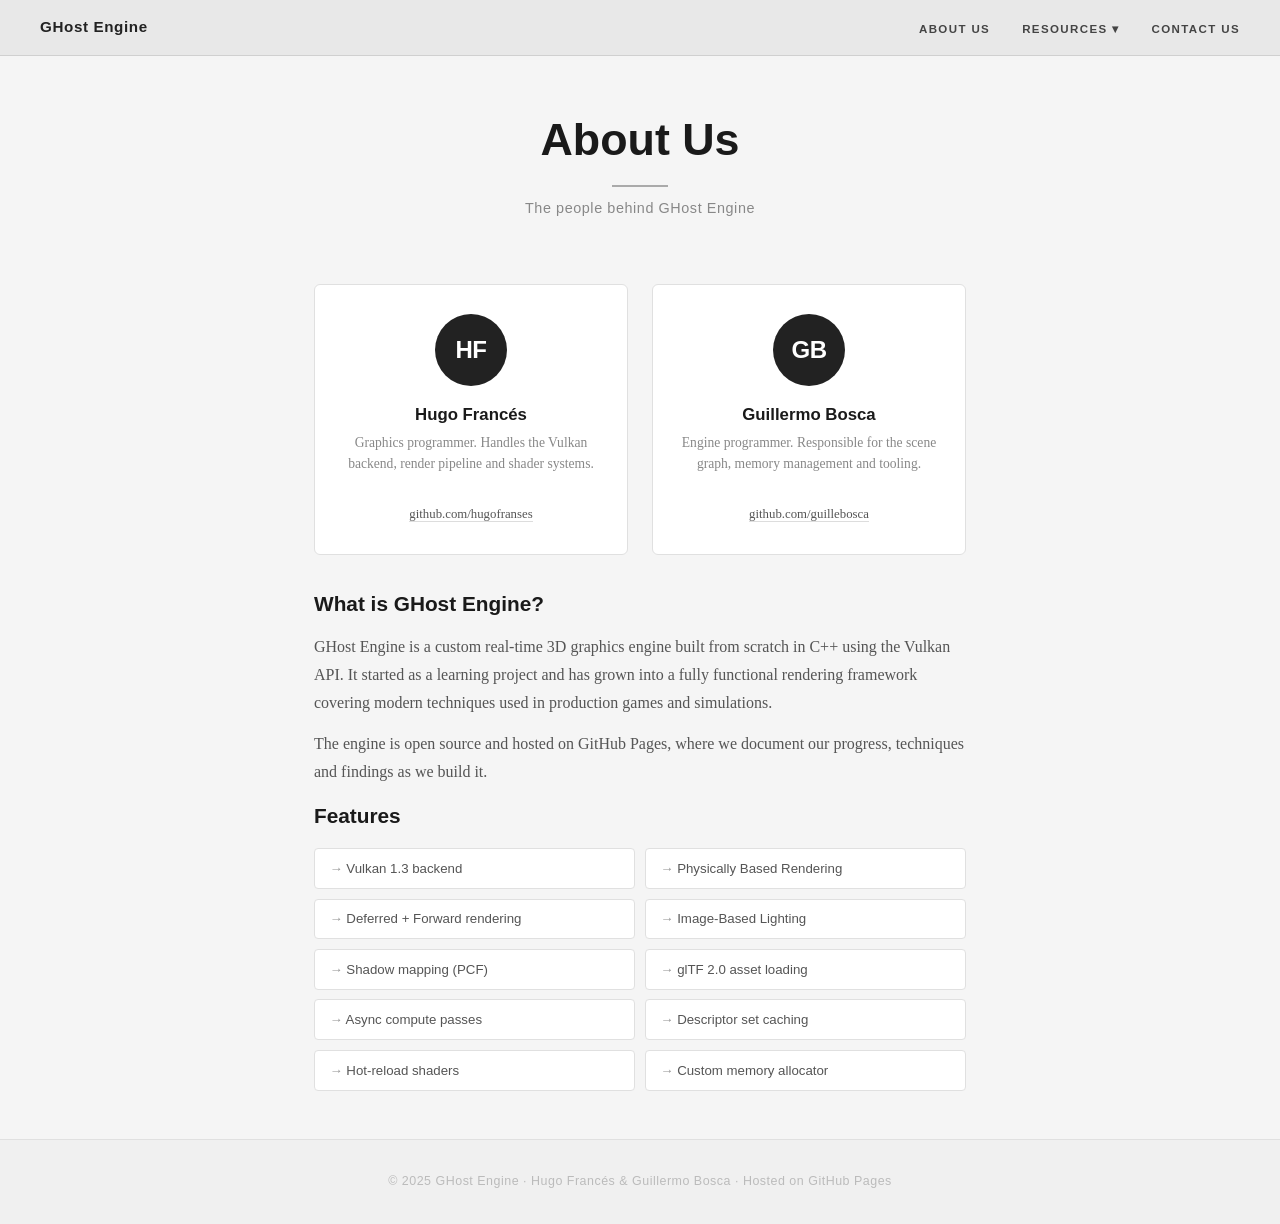
==== about.html @ 3e0b4757 "Update web" ====
﻿<!DOCTYPE html>
<html lang="en">
<head>
    <meta charset="UTF-8" />
    <meta name="viewport" content="width=device-width, initial-scale=1.0" />
    <title>About – GHost Engine</title>
    <link rel="stylesheet" href="style.css" />
</head>
<body>

    <nav>
        <a href="index.html" class="nav-brand">GHost Engine</a>
        <ul class="nav-links">
            <li><a href="about.html">About Us</a></li>
            <li class="dropdown">
                <a href="#">Resources ▾</a>
                <div class="dropdown-menu">
                    <a href="posts/vulkan-init.html">Documentation</a>
                    <a href="https://github.com/TU_USUARIO/ghost-engine" target="_blank">GitHub</a>
                </div>
            </li>
            <li><a href="contact.html">Contact Us</a></li>
        </ul>
    </nav>

    <div class="page-hero">
        <h1>About Us</h1>
        <div class="header-divider"></div>
        <p>The people behind GHost Engine</p>
    </div>

    <div class="team-grid">
        <div class="team-card">
            <div class="team-avatar">HF</div>
            <h3>Hugo Francés</h3>
            <p>Graphics programmer. Handles the Vulkan backend, render pipeline and shader systems.</p>
            <br />
            <a href="https://github.com/TU_USUARIO" target="_blank">github.com/hugofranses</a>
        </div>
        <div class="team-card">
            <div class="team-avatar">GB</div>
            <h3>Guillermo Bosca</h3>
            <p>Engine programmer. Responsible for the scene graph, memory management and tooling.</p>
            <br />
            <a href="https://github.com/TU_USUARIO2" target="_blank">github.com/guillebosca</a>
        </div>
    </div>

    <div class="about-section">
        <h2>What is GHost Engine?</h2>
        <p>
            GHost Engine is a custom real-time 3D graphics engine built from scratch in C++ using the
            Vulkan API. It started as a learning project and has grown into a fully functional rendering
            framework covering modern techniques used in production games and simulations.
        </p>
        <p>
            The engine is open source and hosted on GitHub Pages, where we document our progress,
            techniques and findings as we build it.
        </p>

        <h2>Features</h2>
        <ul class="feature-list">
            <li>Vulkan 1.3 backend</li>
            <li>Physically Based Rendering</li>
            <li>Deferred + Forward rendering</li>
            <li>Image-Based Lighting</li>
            <li>Shadow mapping (PCF)</li>
            <li>glTF 2.0 asset loading</li>
            <li>Async compute passes</li>
            <li>Descriptor set caching</li>
            <li>Hot-reload shaders</li>
            <li>Custom memory allocator</li>
        </ul>
    </div>

    <footer>
        <p>&copy; 2025 GHost Engine · Hugo Francés &amp; Guillermo Bosca · Hosted on GitHub Pages</p>
    </footer>

</body>
</html>
---- style.css ----
﻿*, *::before, *::after {
    box-sizing: border-box;
    margin: 0;
    padding: 0;
}

:root {
    --bg: #f5f5f5;
    --nav-bg: #e8e8e8;
    --text: #333;
    --text-muted: #777;
    --accent: #c0392b;
    --border: #e0e0e0;
    --radius: 4px;
    --transition: 0.2s ease;
}

html {
    scroll-behavior: smooth;
}

body {
    font-family: 'Georgia', serif;
    background: var(--bg);
    color: var(--text);
    line-height: 1.6;
}

/* ── SCROLLBAR ── */
::-webkit-scrollbar {
    width: 6px;
}

::-webkit-scrollbar-track {
    background: #eee;
}

::-webkit-scrollbar-thumb {
    background: #bbb;
    border-radius: 3px;
}

/* ────────────────────────────────────
   NAV
──────────────────────────────────── */
nav {
    display: flex;
    align-items: center;
    justify-content: space-between;
    padding: 0 2.5rem;
    height: 56px;
    background: var(--nav-bg);
    border-bottom: 1px solid #d0d0d0;
    position: sticky;
    top: 0;
    z-index: 100;
    backdrop-filter: blur(4px);
}

.nav-brand {
    font-family: 'Arial Black', sans-serif;
    font-size: 0.95rem;
    font-weight: 900;
    letter-spacing: 0.04em;
    color: #222;
    text-decoration: none;
    transition: opacity var(--transition);
}

    .nav-brand:hover {
        opacity: 0.65;
    }

.nav-links {
    display: flex;
    gap: 2rem;
    list-style: none;
}

    .nav-links > li > a {
        font-family: 'Arial', sans-serif;
        font-size: 0.72rem;
        font-weight: 700;
        letter-spacing: 0.12em;
        text-transform: uppercase;
        color: #444;
        text-decoration: none;
        position: relative;
        padding-bottom: 2px;
        transition: color var(--transition);
    }

        .nav-links > li > a::after {
            content: '';
            position: absolute;
            bottom: -2px;
            left: 0;
            width: 0;
            height: 1px;
            background: #333;
            transition: width 0.25s ease;
        }

        .nav-links > li > a:hover {
            color: #000;
        }

            .nav-links > li > a:hover::after {
                width: 100%;
            }

/* Dropdown */
.dropdown {
    position: relative;
}

.dropdown-menu {
    display: none;
    position: absolute;
    top: calc(100% + 8px);
    right: 0;
    background: #fff;
    border: 1px solid #ddd;
    min-width: 170px;
    box-shadow: 0 4px 16px rgba(0,0,0,0.08);
    border-radius: var(--radius);
    overflow: hidden;
    opacity: 0;
    transform: translateY(-6px);
    transition: opacity 0.2s ease, transform 0.2s ease;
}

.dropdown:hover .dropdown-menu {
    display: block;
    opacity: 1;
    transform: translateY(0);
}

.dropdown-menu a {
    display: block;
    padding: 0.65rem 1.1rem;
    font-family: 'Arial', sans-serif;
    font-size: 0.72rem;
    font-weight: 700;
    letter-spacing: 0.1em;
    text-transform: uppercase;
    color: #444;
    text-decoration: none;
    transition: background var(--transition), color var(--transition);
}

    .dropdown-menu a:hover {
        background: #f5f5f5;
        color: #000;
    }

/* ────────────────────────────────────
   HERO
──────────────────────────────────── */
.site-header {
    display: flex;
    flex-direction: column;
    align-items: center;
    padding: 3rem 1rem 2.5rem;
    background: var(--bg);
}

.logo-circle {
    width: 84px;
    height: 84px;
    background: #222;
    border-radius: 50%;
    display: flex;
    align-items: center;
    justify-content: center;
    margin-bottom: 1.1rem;
    box-shadow: 0 2px 12px rgba(0,0,0,0.15);
    transition: transform 0.3s ease, box-shadow 0.3s ease;
}

    .logo-circle:hover {
        transform: scale(1.05) rotate(-3deg);
        box-shadow: 0 6px 24px rgba(0,0,0,0.18);
    }

    .logo-circle svg {
        width: 52px;
        height: 52px;
    }

.site-title {
    font-family: 'Arial Black', 'Arial', sans-serif;
    font-size: 3.8rem;
    font-weight: 900;
    color: #1a1a1a;
    letter-spacing: -0.02em;
    line-height: 1;
}

.header-divider {
    width: 56px;
    height: 2px;
    background: #aaa;
    margin: 0.7rem 0;
}

.site-subtitle {
    font-family: 'Arial', sans-serif;
    font-size: 0.95rem;
    color: #888;
    letter-spacing: 0.06em;
    text-transform: uppercase;
}

/* ────────────────────────────────────
   MAIN / POSTS
──────────────────────────────────── */
main {
    max-width: 800px;
    margin: 2.5rem auto;
    padding: 0 1.5rem;
}

/* Fade-in animation on load */
.post {
    margin-bottom: 3rem;
    padding-bottom: 3rem;
    border-bottom: 1px solid var(--border);
    opacity: 0;
    transform: translateY(14px);
    animation: fadeUp 0.45s ease forwards;
}

    .post:last-child {
        border-bottom: none;
    }

    .post:nth-child(1) {
        animation-delay: 0.05s;
    }

    .post:nth-child(2) {
        animation-delay: 0.12s;
    }

    .post:nth-child(3) {
        animation-delay: 0.19s;
    }

    .post:nth-child(4) {
        animation-delay: 0.26s;
    }

    .post:nth-child(5) {
        animation-delay: 0.33s;
    }

@keyframes fadeUp {
    to {
        opacity: 1;
        transform: translateY(0);
    }
}

.post h2 {
    font-family: 'Arial Black', 'Arial', sans-serif;
    font-size: 1.55rem;
    font-weight: 900;
    color: #1a1a1a;
    margin-bottom: 0.3rem;
    transition: color var(--transition);
}

    .post h2 a {
        color: inherit;
        text-decoration: none;
        transition: color var(--transition);
    }

        .post h2 a:hover {
            color: #444;
        }

.post .excerpt {
    font-size: 0.95rem;
    color: #555;
    margin-bottom: 0.25rem;
}

.post .date {
    font-style: italic;
    font-size: 0.82rem;
    color: var(--text-muted);
    margin-bottom: 0.5rem;
}

.post .read-more {
    font-size: 0.93rem;
    color: #333;
}

    .post .read-more a {
        font-weight: 700;
        color: #333;
        text-decoration: none;
        border-bottom: 1px solid transparent;
        transition: border-color var(--transition);
    }

        .post .read-more a:hover {
            border-color: #333;
        }

.post .tags {
    margin-top: 0.45rem;
    font-size: 0.8rem;
    color: #aaa;
    font-family: 'Arial', sans-serif;
}

    .post .tags span {
        display: inline-block;
        margin-right: 0.5rem;
        padding: 0.1em 0.5em;
        background: #ececec;
        border-radius: 3px;
        transition: background var(--transition), color var(--transition);
    }

        .post .tags span:hover {
            background: #ddd;
            color: #555;
            cursor: default;
        }

/* ────────────────────────────────────
   ARTICLE
──────────────────────────────────── */
article {
    max-width: 800px;
    margin: 2.5rem auto;
    padding: 0 1.5rem 5rem;
    animation: fadeUp 0.4s ease forwards;
}

    article h1 {
        font-family: 'Arial Black', 'Arial', sans-serif;
        font-size: 2.4rem;
        font-weight: 900;
        color: #1a1a1a;
        margin-bottom: 0.4rem;
        line-height: 1.2;
    }

    article .meta {
        font-style: italic;
        color: var(--text-muted);
        font-size: 0.85rem;
        margin-bottom: 2rem;
        padding-bottom: 1.5rem;
        border-bottom: 1px solid var(--border);
    }

    article p {
        line-height: 1.8;
        margin-bottom: 1.3rem;
        color: #444;
    }

    article h2 {
        font-family: 'Arial Black', 'Arial', sans-serif;
        font-size: 1.35rem;
        margin: 2.2rem 0 0.6rem;
        color: #1a1a1a;
    }

/* ── CODE ── */
pre {
    background: #f0f0f0;
    border: 1px solid #ddd;
    border-left: 3px solid #888;
    border-radius: var(--radius);
    padding: 1.1rem 1.3rem;
    overflow-x: auto;
    font-family: 'Courier New', monospace;
    font-size: 0.82rem;
    line-height: 1.65;
    color: #333;
    margin-bottom: 1.4rem;
    transition: border-left-color 0.25s ease;
}

    pre:hover {
        border-left-color: #555;
    }

code {
    background: #ececec;
    padding: 0.15em 0.4em;
    border-radius: 3px;
    font-family: 'Courier New', monospace;
    font-size: 0.87em;
    color: var(--accent);
}

pre code {
    background: none;
    color: inherit;
    padding: 0;
}

/* ────────────────────────────────────
   ABOUT / CONTACT PAGE CONTENT
──────────────────────────────────── */
.page-hero {
    text-align: center;
    padding: 3rem 1rem 2rem;
}

    .page-hero h1 {
        font-family: 'Arial Black', sans-serif;
        font-size: 2.8rem;
        font-weight: 900;
        color: #1a1a1a;
    }

    .page-hero .header-divider {
        margin: 0.6rem auto;
    }

    .page-hero p {
        color: #888;
        font-family: 'Arial', sans-serif;
        font-size: 0.9rem;
        letter-spacing: 0.04em;
    }

.team-grid {
    max-width: 700px;
    margin: 2rem auto;
    padding: 0 1.5rem;
    display: grid;
    grid-template-columns: 1fr 1fr;
    gap: 1.5rem;
}

.team-card {
    background: #fff;
    border: 1px solid var(--border);
    border-radius: 6px;
    padding: 1.8rem 1.5rem;
    text-align: center;
    transition: transform 0.25s ease, box-shadow 0.25s ease;
}

    .team-card:hover {
        transform: translateY(-3px);
        box-shadow: 0 8px 24px rgba(0,0,0,0.07);
    }

.team-avatar {
    width: 72px;
    height: 72px;
    background: #222;
    border-radius: 50%;
    display: flex;
    align-items: center;
    justify-content: center;
    margin: 0 auto 1rem;
    font-family: 'Arial Black', sans-serif;
    font-size: 1.5rem;
    font-weight: 900;
    color: #fff;
    letter-spacing: -0.02em;
}

.team-card h3 {
    font-family: 'Arial Black', sans-serif;
    font-size: 1.05rem;
    color: #1a1a1a;
    margin-bottom: 0.3rem;
}

.team-card p {
    font-size: 0.85rem;
    color: #888;
    line-height: 1.5;
    margin: 0;
}

.team-card a {
    color: #555;
    font-size: 0.8rem;
    text-decoration: none;
    border-bottom: 1px solid #ddd;
    transition: border-color var(--transition);
}

    .team-card a:hover {
        border-color: #555;
    }

.about-section {
    max-width: 700px;
    margin: 0 auto 3rem;
    padding: 0 1.5rem;
}

    .about-section h2 {
        font-family: 'Arial Black', sans-serif;
        font-size: 1.3rem;
        margin-bottom: 0.8rem;
        color: #1a1a1a;
    }

    .about-section p {
        color: #555;
        line-height: 1.75;
        margin-bottom: 0.8rem;
    }

.feature-list {
    list-style: none;
    display: grid;
    grid-template-columns: 1fr 1fr;
    gap: 0.6rem;
    margin-top: 1rem;
}

    .feature-list li {
        background: #fff;
        border: 1px solid var(--border);
        border-radius: var(--radius);
        padding: 0.55rem 0.9rem;
        font-family: 'Arial', sans-serif;
        font-size: 0.83rem;
        color: #555;
        transition: background var(--transition);
    }

        .feature-list li::before {
            content: '→ ';
            color: #999;
        }

        .feature-list li:hover {
            background: #efefef;
        }

/* Contact form */
.contact-section {
    max-width: 540px;
    margin: 0 auto 4rem;
    padding: 0 1.5rem;
}

    .contact-section p {
        color: #666;
        margin-bottom: 1.5rem;
        line-height: 1.7;
    }

.form-group {
    margin-bottom: 1.2rem;
}

    .form-group label {
        display: block;
        font-family: 'Arial', sans-serif;
        font-size: 0.75rem;
        font-weight: 700;
        letter-spacing: 0.08em;
        text-transform: uppercase;
        color: #666;
        margin-bottom: 0.35rem;
    }

    .form-group input,
    .form-group textarea {
        width: 100%;
        padding: 0.65rem 0.85rem;
        background: #fff;
        border: 1px solid #ddd;
        border-radius: var(--radius);
        font-family: 'Georgia', serif;
        font-size: 0.92rem;
        color: #333;
        outline: none;
        transition: border-color 0.2s ease, box-shadow 0.2s ease;
    }

        .form-group input:focus,
        .form-group textarea:focus {
            border-color: #999;
            box-shadow: 0 0 0 3px rgba(0,0,0,0.05);
        }

    .form-group textarea {
        min-height: 120px;
        resize: vertical;
    }

.btn {
    display: inline-block;
    padding: 0.65rem 1.6rem;
    background: #222;
    color: #fff;
    font-family: 'Arial', sans-serif;
    font-size: 0.75rem;
    font-weight: 700;
    letter-spacing: 0.1em;
    text-transform: uppercase;
    border: none;
    border-radius: var(--radius);
    cursor: pointer;
    text-decoration: none;
    transition: background 0.2s ease, transform 0.15s ease;
}

    .btn:hover {
        background: #444;
        transform: translateY(-1px);
    }

    .btn:active {
        transform: translateY(0);
    }

/* ────────────────────────────────────
   FOOTER
──────────────────────────────────── */
footer {
    text-align: center;
    padding: 2rem;
    font-family: 'Arial', sans-serif;
    font-size: 0.78rem;
    color: #bbb;
    border-top: 1px solid #e0e0e0;
    background: #f0f0f0;
    letter-spacing: 0.04em;
}

    footer a {
        color: #999;
        text-decoration: none;
        border-bottom: 1px solid #ddd;
    }

        footer a:hover {
            color: #555;
        }

/* ────────────────────────────────────
   RESPONSIVE
──────────────────────────────────── */
@media (max-width: 600px) {
    .site-title {
        font-size: 2.6rem;
    }

    .nav-links {
        gap: 1rem;
    }

    .team-grid {
        grid-template-columns: 1fr;
    }

    .feature-list {
        grid-template-columns: 1fr;
    }
}
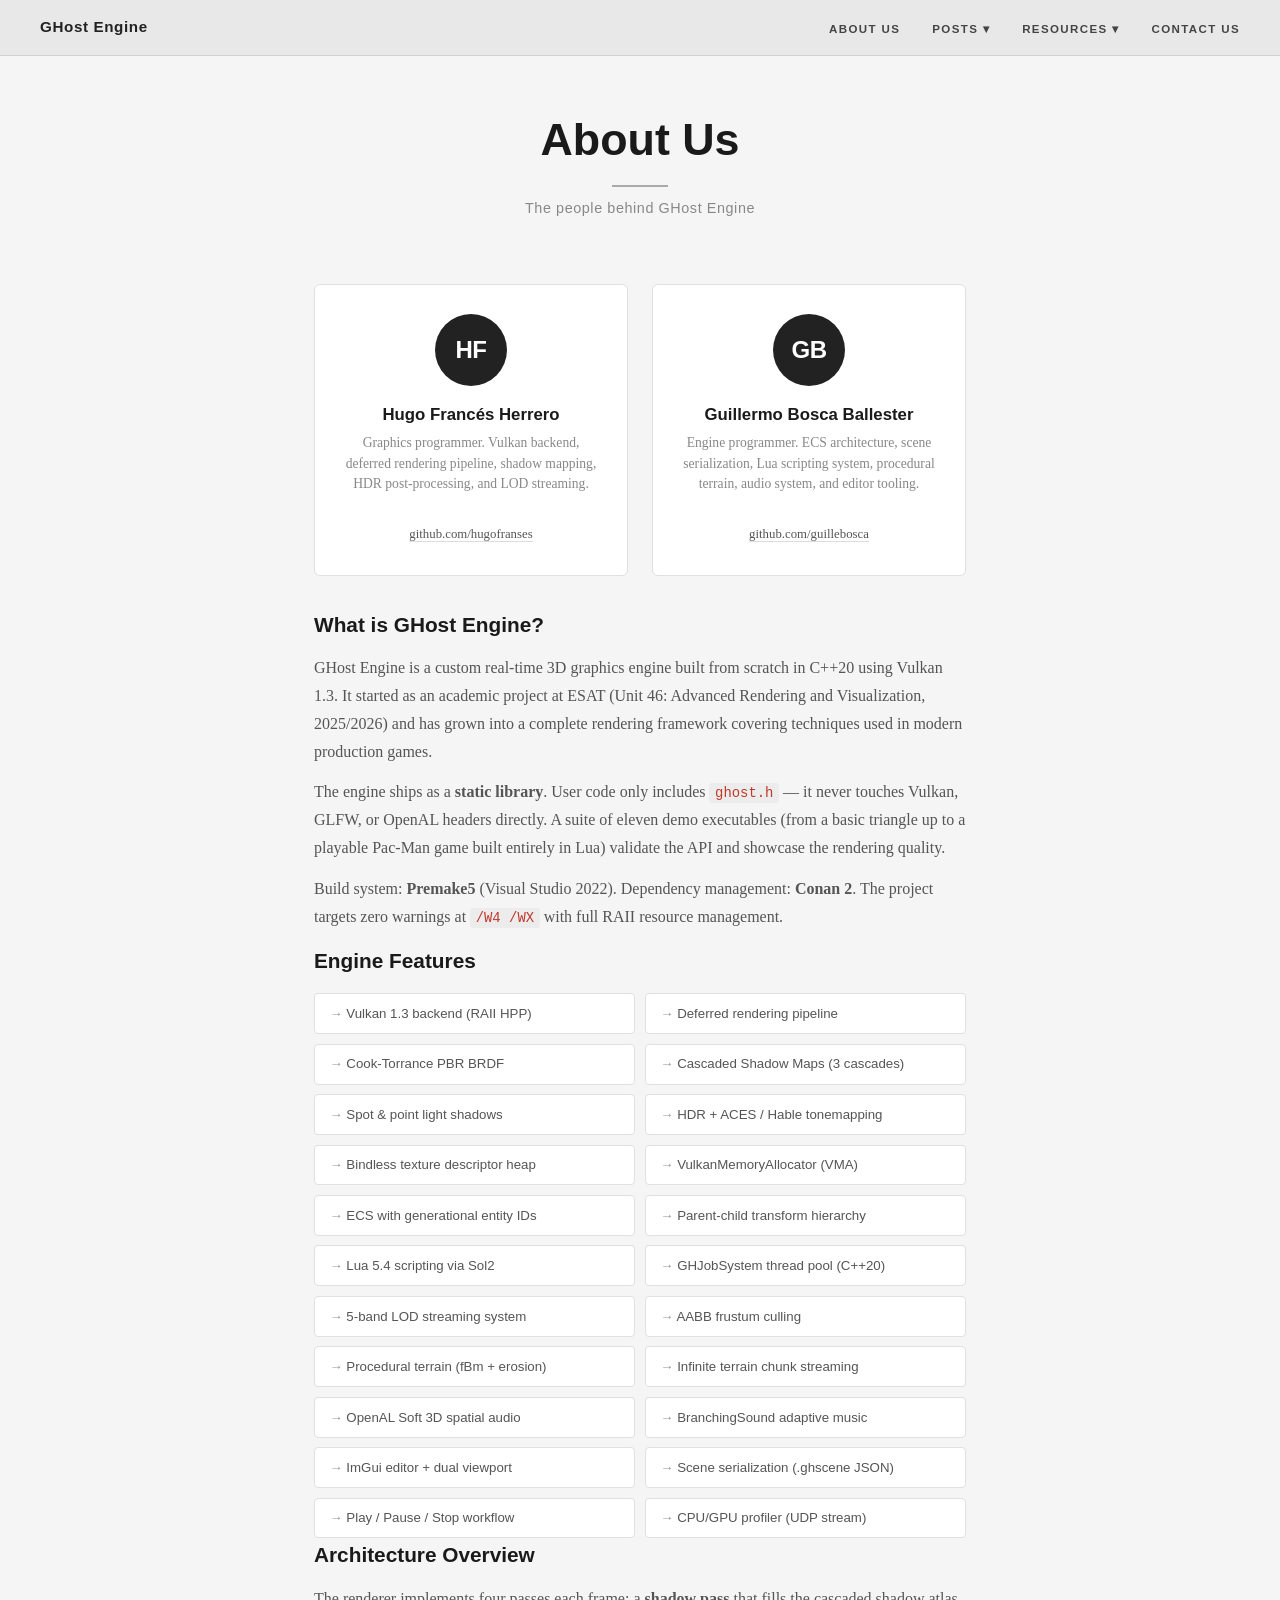
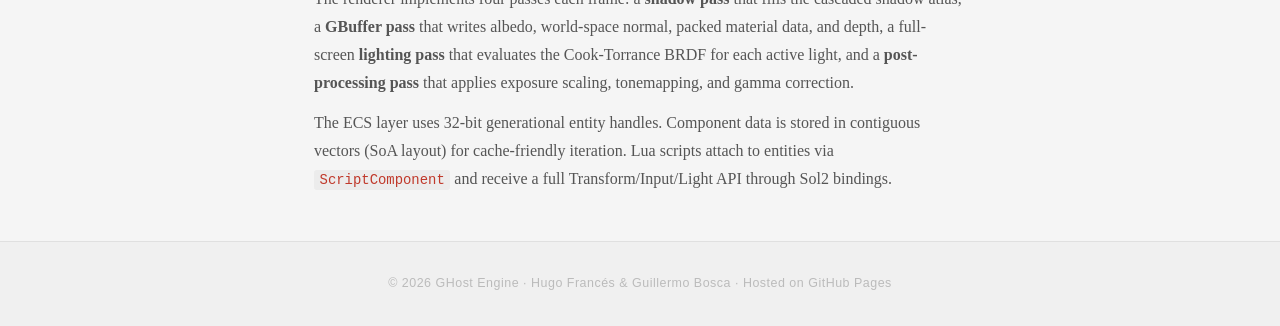
==== commit 447fa035: "update" ====
--- a/about.html
+++ b/about.html
@@ -1,4 +1,4 @@
-﻿<!DOCTYPE html>
+<!DOCTYPE html>
 <html lang="en">
 <head>
     <meta charset="UTF-8" />
@@ -13,10 +13,21 @@
         <ul class="nav-links">
             <li><a href="about.html">About Us</a></li>
             <li class="dropdown">
+                <a href="#">Posts ▾</a>
+                <div class="dropdown-menu">
+                    <a href="posts/lua-scripting.html">Lua Scripting</a>
+                    <a href="posts/terrain.html">Procedural Terrain</a>
+                    <a href="posts/lod-streaming.html">LOD &amp; Streaming</a>
+                    <a href="posts/hdr-tonemapping.html">HDR &amp; Tonemapping</a>
+                    <a href="posts/csm.html">Cascaded Shadow Maps</a>
+                    <a href="posts/deferred-rendering.html">Deferred Rendering</a>
+                    <a href="posts/ecs.html">ECS Architecture</a>
+                </div>
+            </li>
+            <li class="dropdown">
                 <a href="#">Resources ▾</a>
                 <div class="dropdown-menu">
-                    <a href="posts/vulkan-init.html">Documentation</a>
-                    <a href="https://github.com/TU_USUARIO/ghost-engine" target="_blank">GitHub</a>
+                    <a href="https://github.com/boscab/3PMG_2526_boscaba_franceshe" target="_blank">GitHub</a>
                 </div>
             </li>
             <li><a href="contact.html">Contact Us</a></li>
@@ -32,50 +43,82 @@
     <div class="team-grid">
         <div class="team-card">
             <div class="team-avatar">HF</div>
-            <h3>Hugo Francés</h3>
-            <p>Graphics programmer. Handles the Vulkan backend, render pipeline and shader systems.</p>
+            <h3>Hugo Franc&eacute;s Herrero</h3>
+            <p>Graphics programmer. Vulkan backend, deferred rendering pipeline, shadow mapping, HDR post-processing, and LOD streaming.</p>
             <br />
-            <a href="https://github.com/TU_USUARIO" target="_blank">github.com/hugofranses</a>
+            <a href="https://github.com/hugofranses" target="_blank">github.com/hugofranses</a>
         </div>
         <div class="team-card">
             <div class="team-avatar">GB</div>
-            <h3>Guillermo Bosca</h3>
-            <p>Engine programmer. Responsible for the scene graph, memory management and tooling.</p>
+            <h3>Guillermo Bosca Ballester</h3>
+            <p>Engine programmer. ECS architecture, scene serialization, Lua scripting system, procedural terrain, audio system, and editor tooling.</p>
             <br />
-            <a href="https://github.com/TU_USUARIO2" target="_blank">github.com/guillebosca</a>
+            <a href="https://github.com/guillebosca" target="_blank">github.com/guillebosca</a>
         </div>
     </div>
 
     <div class="about-section">
         <h2>What is GHost Engine?</h2>
         <p>
-            GHost Engine is a custom real-time 3D graphics engine built from scratch in C++ using the
-            Vulkan API. It started as a learning project and has grown into a fully functional rendering
-            framework covering modern techniques used in production games and simulations.
+            GHost Engine is a custom real-time 3D graphics engine built from scratch in C++20 using Vulkan 1.3.
+            It started as an academic project at ESAT (Unit 46: Advanced Rendering and Visualization, 2025/2026)
+            and has grown into a complete rendering framework covering techniques used in modern production games.
         </p>
         <p>
-            The engine is open source and hosted on GitHub Pages, where we document our progress,
-            techniques and findings as we build it.
+            The engine ships as a <strong>static library</strong>. User code only includes <code>ghost.h</code>
+            — it never touches Vulkan, GLFW, or OpenAL headers directly. A suite of eleven demo executables
+            (from a basic triangle up to a playable Pac-Man game built entirely in Lua) validate the API and
+            showcase the rendering quality.
+        </p>
+        <p>
+            Build system: <strong>Premake5</strong> (Visual Studio 2022). Dependency management: <strong>Conan 2</strong>.
+            The project targets zero warnings at <code>/W4 /WX</code> with full RAII resource management.
         </p>
 
-        <h2>Features</h2>
+        <h2>Engine Features</h2>
         <ul class="feature-list">
-            <li>Vulkan 1.3 backend</li>
-            <li>Physically Based Rendering</li>
-            <li>Deferred + Forward rendering</li>
-            <li>Image-Based Lighting</li>
-            <li>Shadow mapping (PCF)</li>
-            <li>glTF 2.0 asset loading</li>
-            <li>Async compute passes</li>
-            <li>Descriptor set caching</li>
-            <li>Hot-reload shaders</li>
-            <li>Custom memory allocator</li>
+            <li>Vulkan 1.3 backend (RAII HPP)</li>
+            <li>Deferred rendering pipeline</li>
+            <li>Cook-Torrance PBR BRDF</li>
+            <li>Cascaded Shadow Maps (3 cascades)</li>
+            <li>Spot &amp; point light shadows</li>
+            <li>HDR + ACES / Hable tonemapping</li>
+            <li>Bindless texture descriptor heap</li>
+            <li>VulkanMemoryAllocator (VMA)</li>
+            <li>ECS with generational entity IDs</li>
+            <li>Parent-child transform hierarchy</li>
+            <li>Lua 5.4 scripting via Sol2</li>
+            <li>GHJobSystem thread pool (C++20)</li>
+            <li>5-band LOD streaming system</li>
+            <li>AABB frustum culling</li>
+            <li>Procedural terrain (fBm + erosion)</li>
+            <li>Infinite terrain chunk streaming</li>
+            <li>OpenAL Soft 3D spatial audio</li>
+            <li>BranchingSound adaptive music</li>
+            <li>ImGui editor + dual viewport</li>
+            <li>Scene serialization (.ghscene JSON)</li>
+            <li>Play / Pause / Stop workflow</li>
+            <li>CPU/GPU profiler (UDP stream)</li>
         </ul>
+
+        <h2>Architecture Overview</h2>
+        <p>
+            The renderer implements four passes each frame: a <strong>shadow pass</strong> that fills the
+            cascaded shadow atlas, a <strong>GBuffer pass</strong> that writes albedo, world-space normal,
+            packed material data, and depth, a full-screen <strong>lighting pass</strong> that evaluates
+            the Cook-Torrance BRDF for each active light, and a <strong>post-processing pass</strong> that
+            applies exposure scaling, tonemapping, and gamma correction.
+        </p>
+        <p>
+            The ECS layer uses 32-bit generational entity handles. Component data is stored in contiguous
+            vectors (SoA layout) for cache-friendly iteration. Lua scripts attach to entities via
+            <code>ScriptComponent</code> and receive a full Transform/Input/Light API through Sol2 bindings.
+        </p>
     </div>
 
     <footer>
-        <p>&copy; 2025 GHost Engine · Hugo Francés &amp; Guillermo Bosca · Hosted on GitHub Pages</p>
+        <p>&copy; 2026 GHost Engine · Hugo Franc&eacute;s &amp; Guillermo Bosca · Hosted on GitHub Pages</p>
     </footer>
 
 </body>
-</html>+</html>
--- a/style.css
+++ b/style.css
@@ -221,8 +221,65 @@
     padding: 0 1.5rem;
 }
 
+/* ── GOALS SECTION ── */
+.goals-section {
+    position: fixed;
+    top: 70px;
+    left: 20px;
+    width: 240px;
+    max-height: 400px;
+    z-index: 50;
+}
+
+.goals-container {
+    background: #fff;
+    border: 1px solid var(--border);
+    border-radius: var(--radius);
+    padding: 1.2rem;
+    box-shadow: 0 2px 8px rgba(0, 0, 0, 0.08);
+}
+
+    .goals-container h2 {
+        font-family: 'Arial Black', 'Arial', sans-serif;
+        font-size: 0.9rem;
+        font-weight: 900;
+        color: #1a1a1a;
+        margin-bottom: 1rem;
+        text-transform: uppercase;
+        letter-spacing: 0.08em;
+    }
+
+.goals-list {
+    list-style: none;
+}
+
+    .goals-list li {
+        padding: 0.5rem 0 0.5rem 1.2rem;
+        position: relative;
+        color: #444;
+        font-family: 'Georgia', serif;
+        font-size: 0.75rem;
+        line-height: 1.4;
+        border-bottom: 1px solid #f5f5f5;
+    }
+
+        .goals-list li:last-child {
+            border-bottom: none;
+        }
+
+        .goals-list li:before {
+            content: '▸';
+            position: absolute;
+            left: 0;
+            color: #aaa;
+            font-size: 0.8rem;
+        }
+
 /* Fade-in animation on load */
 .post {
+    display: flex;
+    gap: 2rem;
+    align-items: flex-start;
     margin-bottom: 3rem;
     padding-bottom: 3rem;
     border-bottom: 1px solid var(--border);
@@ -234,6 +291,18 @@
     .post:last-child {
         border-bottom: none;
     }
+
+.post-content {
+    flex: 1;
+}
+
+.post-image {
+    width: 200px;
+    height: 200px;
+    object-fit: cover;
+    border-radius: var(--radius);
+    flex-shrink: 0;
+}
 
     .post:nth-child(1) {
         animation-delay: 0.05s;
@@ -651,6 +720,66 @@
         }
 
 /* ────────────────────────────────────
+   IMAGE PLACEHOLDER
+──────────────────────────────────── */
+.img-placeholder {
+    width: 100%;
+    background: #e8e8e8;
+    border: 2px dashed #bbb;
+    border-radius: var(--radius);
+    display: flex;
+    flex-direction: column;
+    align-items: center;
+    justify-content: center;
+    gap: 0.5rem;
+    padding: 2.5rem 1rem;
+    margin: 1.5rem 0;
+    color: #999;
+    font-family: 'Arial', sans-serif;
+    font-size: 0.8rem;
+    letter-spacing: 0.04em;
+    text-align: center;
+    min-height: 220px;
+}
+
+    .img-placeholder .ph-icon {
+        font-size: 2.2rem;
+        opacity: 0.45;
+    }
+
+    .img-placeholder strong {
+        display: block;
+        font-size: 0.9rem;
+        color: #888;
+        margin-bottom: 0.2rem;
+    }
+
+.img-placeholder-sm {
+    min-height: 140px;
+}
+
+/* Goals completed items */
+.goals-list li.done {
+    color: #aaa;
+    text-decoration: line-through;
+}
+
+    .goals-list li.done:before {
+        content: '✓';
+        color: #b5d5b5;
+    }
+
+.goals-list-label {
+    font-family: 'Arial', sans-serif;
+    font-size: 0.65rem;
+    font-weight: 700;
+    letter-spacing: 0.1em;
+    text-transform: uppercase;
+    color: #bbb;
+    margin: 0.8rem 0 0.3rem;
+}
+
+/* ────────────────────────────────────
    RESPONSIVE
 ──────────────────────────────────── */
 @media (max-width: 600px) {
